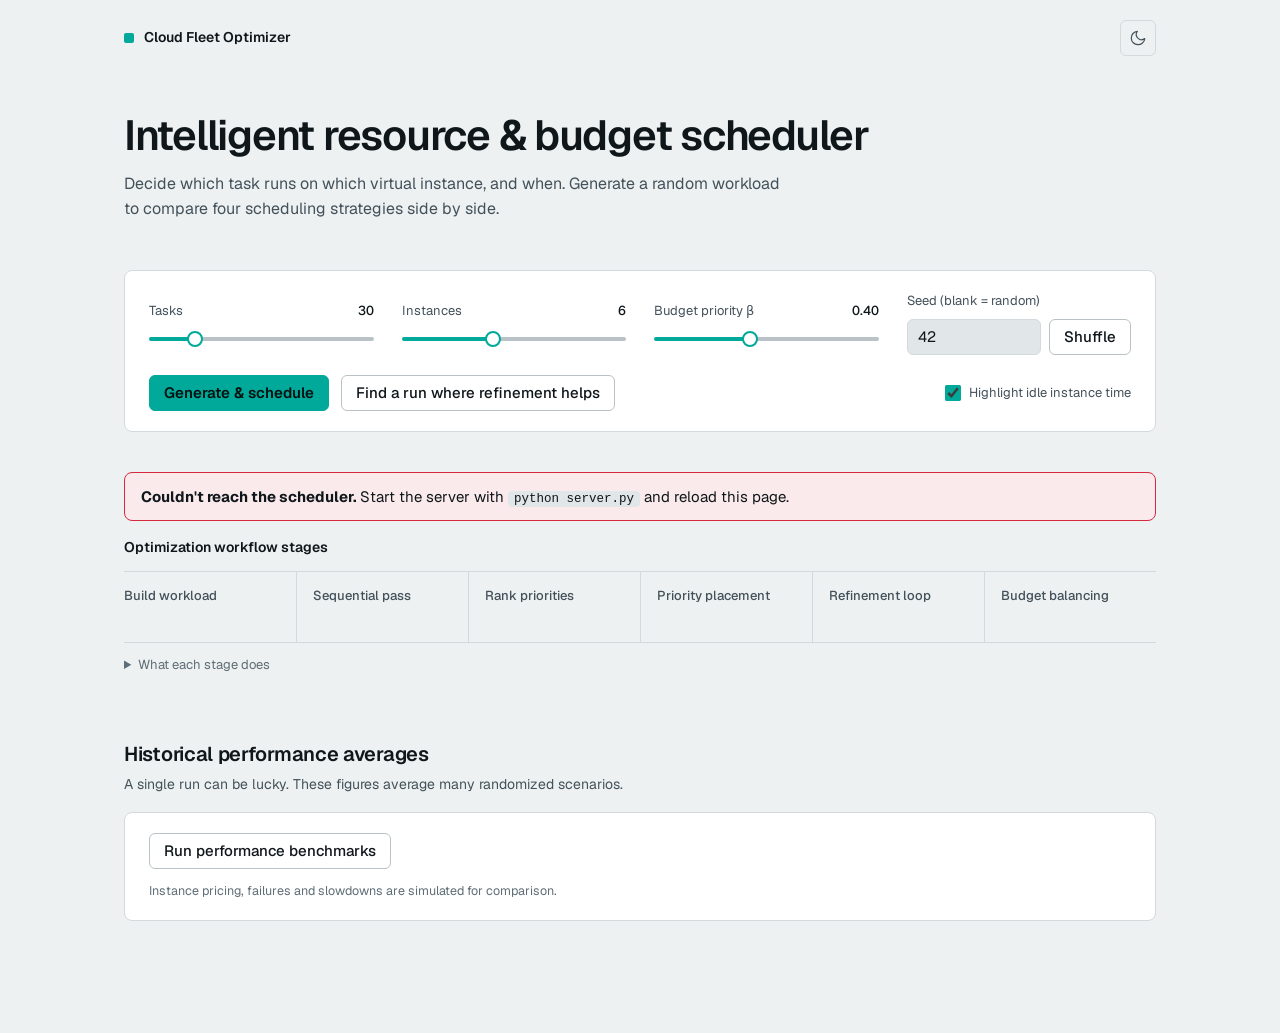
==== dashboard.html @ f7b43d2a "update dashboard" ====
<!DOCTYPE html>
<html lang="en" data-theme="dark">
<head>
<meta charset="UTF-8">
<meta name="viewport" content="width=device-width, initial-scale=1, viewport-fit=cover">
<meta name="color-scheme" content="dark light">
<meta name="theme-color" content="#07090a">
<meta name="description" content="Compare four ways of scheduling a task workflow onto cloud instances: sequential, HEFT, HEFT with local search, and a budget-aware variant.">
<title>Cloud Fleet Optimizer</title>
<link rel="preload" href="static/fonts/geist-latin-wght-normal.woff2" as="font" type="font/woff2" crossorigin>
<link rel="stylesheet" href="static/style.css">
<script>
/* apply the saved or system theme before first paint */
(function () {
  var t; try { t = localStorage.getItem("fleet-theme"); } catch (e) {}
  if (t !== "light" && t !== "dark") t = matchMedia("(prefers-color-scheme: light)").matches ? "light" : "dark";
  document.documentElement.dataset.theme = t;
})();
</script>
</head>
<body>
<main class="page">

  <header class="topbar">
    <div class="brand"><i aria-hidden="true"></i>Cloud Fleet Optimizer</div>
    <button class="icon-btn" id="themeBtn" type="button" aria-label="Switch theme">
      <svg class="icon-sun" viewBox="0 0 24 24" aria-hidden="true"><circle cx="12" cy="12" r="4"/><path d="M12 2v2M12 20v2M4.9 4.9l1.4 1.4M17.7 17.7l1.4 1.4M2 12h2M20 12h2M4.9 19.1l1.4-1.4M17.7 6.3l1.4-1.4"/></svg>
      <svg class="icon-moon" viewBox="0 0 24 24" aria-hidden="true"><path d="M21 12.8A9 9 0 1 1 11.2 3a7 7 0 0 0 9.8 9.8z"/></svg>
    </button>
  </header>

  <h1>Intelligent resource &amp; budget scheduler</h1>
  <p class="lede">Decide which task runs on which virtual instance, and when. Generate a random workload to compare four scheduling strategies side by side.</p>

  <section class="panel controls" aria-label="Controls">
    <div class="field">
      <label for="tasks">Tasks <output id="tasksOut" for="tasks">30</output></label>
      <input type="range" id="tasks" name="tasks" min="10" max="120" step="1" value="30">
    </div>
    <div class="field">
      <label for="vms">Instances <output id="vmsOut" for="vms">6</output></label>
      <input type="range" id="vms" name="vms" min="2" max="12" step="1" value="6">
    </div>
    <div class="field">
      <label for="beta">Budget priority &beta; <output id="betaOut" for="beta">0.40</output></label>
      <input type="range" id="beta" name="beta" min="0" max="0.95" step="0.05" value="0.4">
    </div>
    <div class="field">
      <label for="seed">Seed (blank = random)</label>
      <div class="seedrow">
        <input class="input" type="number" id="seed" name="seed" value="42" placeholder="Random" min="0" step="1" inputmode="numeric" autocomplete="off">
        <button class="btn" id="shuffle" type="button" title="Use a new random seed and run">Shuffle</button>
      </div>
    </div>
    <div class="actions">
      <button class="btn primary" id="go" type="button">Generate &amp; schedule</button>
      <button class="btn" id="find" type="button" title="Tries seeds until refinement beats the baseline">Find a run where refinement helps</button>
      <label class="check"><input type="checkbox" id="idleToggle" checked> Highlight idle instance time</label>
    </div>
  </section>

  <div id="error" class="error" role="alert" hidden></div>
  <p class="sr-only" id="status" role="status"></p>

  <section aria-labelledby="stagesTitle">
    <h2 class="panel-title" id="stagesTitle" style="margin-bottom:12px">Optimization workflow stages</h2>
    <ol class="stages" id="steps"></ol>
    <details class="how">
      <summary>What each stage does</summary>
      <dl id="howList"></dl>
    </details>
  </section>

  <div class="results" id="results" hidden>

    <div class="stats" id="badges"></div>

    <section class="panel" aria-labelledby="cmpTitle">
      <div class="panel-head">
        <div>
          <h2 class="panel-title" id="cmpTitle">Strategy comparison</h2>
          <p class="panel-sub" id="metricUnit"></p>
        </div>
        <div class="seg" id="metricSeg" role="group" aria-label="Metric to compare"></div>
      </div>
      <div class="bars" id="bars"></div>
      <p class="footnote">The dashed marker on each bar shows the Priority-Optimized baseline.</p>
    </section>

    <div class="two">
      <section class="panel trace" aria-labelledby="traceTitle">
        <h2 class="panel-title" id="traceTitle">Refinement progress</h2>
        <p class="panel-sub">Best duration found so far at each search step.</p>
        <div id="traceBox"></div>
        <p class="footnote" id="traceNote"></p>
      </section>
      <section class="panel" aria-labelledby="opsTitle">
        <h2 class="panel-title" id="opsTitle">Adjustment attempts</h2>
        <p class="panel-sub">Counts cover the improving phases of the search. Feasible means every task prerequisite still held.</p>
        <div class="tablewrap"><table id="opsTable"></table></div>
      </section>
    </div>

    <div class="section-head">
      <h2 class="section-title">Instance fleet performance</h2>
      <p class="section-note">Instance speeds and hourly rates vary. A strong schedule gives heavy work to fast instances and leaves slow ones idle when waiting for them would delay completion.</p>
    </div>
    <section class="panel"><div class="tablewrap"><table class="fleet" id="fleet"></table></div></section>

    <div class="section-head">
      <h2 class="section-title">Schedule timelines</h2>
    </div>
    <div class="guide">
      <span><i class="sw"></i>Task block</span>
      <span><i class="sw idle"></i>Instance idle</span>
      <span><i class="sw line"></i>Completion time</span>
      <span><i class="sw dash"></i>Comparison strategy's completion</span>
    </div>
    <div id="gantts"></div>
  </div>

  <div class="section-head">
    <h2 class="section-title">Historical performance averages</h2>
    <p class="section-note">A single run can be lucky. These figures average many randomized scenarios.</p>
  </div>
  <section class="panel">
    <div class="bench-head">
      <button class="btn" id="benchGo" type="button">Run performance benchmarks</button>
      <span class="bench-status" id="benchStatus" role="status"></span>
    </div>
    <div class="bench-grid">
      <div id="benchStatic"></div>
      <div id="benchDynamic"></div>
      <div class="tradeoff" id="benchTrade"></div>
    </div>
    <p class="footnote">Instance pricing, failures and slowdowns are simulated for comparison.</p>
  </section>
</main>
<div class="tip" id="tip" aria-hidden="true"></div>

<script src="static/app.js"></script>
</body>
</html>
---- static/style.css ----
/* Cloud Fleet Optimizer: shared styles for dashboard.html and index.html.
   Palette is the existing Petronas teal theme (dark default, light via data-theme).
   One typeface (Geist, self-hosted), flat surfaces, 1px borders, no gradients. */

@font-face {
  font-family: "Geist";
  src: url("fonts/geist-latin-wght-normal.woff2") format("woff2-variations");
  font-weight: 100 900;
  font-style: normal;
  font-display: swap;
}

/* ---------- tokens ---------- */
:root {
  --font: "Geist", system-ui, -apple-system, "Segoe UI", Roboto, sans-serif;

  --bg: #07090a;
  --panel: #12171a;
  --panel2: #1a2226;
  --sunken: #0a0d0f;
  --border: #273237;
  --border2: #3a484e;

  --text: #eef2f3;
  --text2: #a9b4b8;
  --muted: #74838a;

  --accent: #00d2be;
  --accent-text: #00d2be;
  --accent-ink: #031210;

  --good: #2de2a6;
  --bad: #ff4d5e;
  --idle: rgba(255, 77, 94, .16);

  --c-naive: #ff5d6c;
  --c-heft: #b8bfc4;
  --c-ils: #00d2be;
  --c-cost: #ffc24b;
  --bar-ink: #07090a;

  --radius: 8px;
  --radius-sm: 6px;
  --ease: cubic-bezier(.22, .8, .3, 1);
  color-scheme: dark;
}

:root[data-theme="light"] {
  --bg: #eef1f2;
  --panel: #ffffff;
  --panel2: #f0f3f4;
  --sunken: #e1e6e8;
  --border: #d3d9dc;
  --border2: #b9c2c6;

  --text: #10171a;
  --text2: #43515a;
  --muted: #5f6d76;

  --accent: #00a99a;
  --accent-text: #007b70;
  --accent-ink: #031210;

  --good: #0a9d6e;
  --bad: #d6293e;
  --idle: rgba(214, 41, 62, .12);

  --c-naive: #d6293e;
  --c-heft: #7b868d;
  --c-ils: #00a99a;
  --c-cost: #d98a00;
  --bar-ink: #10171a;
  color-scheme: light;
}

/* ---------- base ---------- */
* { box-sizing: border-box; }
html { scroll-behavior: smooth; }
body {
  margin: 0;
  background: var(--bg);
  color: var(--text);
  font: 15px/1.55 var(--font);
  -webkit-font-smoothing: antialiased;
  -webkit-tap-highlight-color: transparent;
}
h1, h2, h3, p, dl, dd { margin: 0; }
h1, h2, h3 { text-wrap: balance; }
p { text-wrap: pretty; }
.num { font-variant-numeric: tabular-nums; }
.sr-only {
  position: absolute; width: 1px; height: 1px; overflow: hidden;
  clip: rect(0 0 0 0); white-space: nowrap;
}
:focus-visible { outline: 2px solid var(--accent); outline-offset: 2px; }
code { font: 12.5px ui-monospace, SFMono-Regular, Menlo, Consolas, monospace; background: var(--sunken); padding: 1px 6px; border-radius: 4px; }

.page { max-width: 1080px; margin: 0 auto; padding: 20px 24px 96px; }

/* ---------- top bar + intro ---------- */
.topbar { display: flex; align-items: center; justify-content: space-between; padding-bottom: 56px; }
.brand { display: flex; align-items: center; gap: 10px; font-size: 14px; font-weight: 600; }
.brand i { width: 10px; height: 10px; border-radius: 2px; background: var(--accent); }
.icon-btn {
  display: grid; place-items: center; width: 36px; height: 36px; padding: 0;
  background: transparent; color: var(--text2);
  border: 1px solid var(--border); border-radius: var(--radius-sm);
  cursor: pointer; touch-action: manipulation;
  transition: color .15s, border-color .15s, background-color .15s;
}
.icon-btn:hover { color: var(--text); border-color: var(--border2); background: var(--panel); }
.icon-btn svg { width: 18px; height: 18px; fill: none; stroke: currentColor; stroke-width: 1.6; stroke-linecap: round; stroke-linejoin: round; }
.icon-sun, .icon-moon { display: none; }
:root[data-theme="dark"] .icon-sun { display: block; }
:root[data-theme="light"] .icon-moon { display: block; }

h1 { font-size: clamp(28px, 4.2vw, 42px); line-height: 1.1; font-weight: 600; letter-spacing: -.03em; margin-bottom: 14px; }
.lede { color: var(--text2); font-size: 16px; max-width: 60ch; margin-bottom: 48px; }

/* ---------- surfaces ---------- */
.panel { background: var(--panel); border: 1px solid var(--border); border-radius: var(--radius); padding: 20px 24px; margin-bottom: 16px; }
.panel-title { font-size: 14px; font-weight: 600; margin-bottom: 4px; }
.panel-sub { font-size: 13px; color: var(--muted); margin-bottom: 16px; max-width: 64ch; }
.panel-head { display: flex; flex-wrap: wrap; align-items: flex-end; justify-content: space-between; gap: 12px 24px; margin-bottom: 8px; }
.panel-head .panel-sub { margin-bottom: 0; }
.section-head { margin: 64px 0 16px; }
.section-title { font-size: 20px; font-weight: 600; letter-spacing: -.015em; }
.section-note { color: var(--text2); font-size: 14px; max-width: 64ch; margin-top: 4px; }
.footnote { color: var(--muted); font-size: 12.5px; margin-top: 12px; max-width: 80ch; }

/* ---------- controls ---------- */
.controls {
  display: grid; grid-template-columns: repeat(4, minmax(0, 1fr)); gap: 20px 28px; align-items: end;
  margin-bottom: 40px;
}
@media (min-width: 900px) and (min-height: 760px) {
  .controls { position: sticky; top: 12px; z-index: 5; }
}
.field label { display: flex; justify-content: space-between; align-items: baseline; gap: 8px; font-size: 13px; color: var(--text2); margin-bottom: 8px; }
.field output { color: var(--text); font-weight: 500; font-variant-numeric: tabular-nums; }
.seedrow { display: flex; gap: 8px; }

input[type=range] {
  -webkit-appearance: none; appearance: none;
  width: 100%; height: 20px; margin: 0; background: transparent; cursor: pointer; --pct: 0%;
}
input[type=range]::-webkit-slider-runnable-track { height: 4px; border-radius: 2px; background: linear-gradient(90deg, var(--accent) var(--pct), var(--border2) var(--pct)); }
input[type=range]::-moz-range-track { height: 4px; border-radius: 2px; background: var(--border2); }
input[type=range]::-moz-range-progress { height: 4px; border-radius: 2px; background: var(--accent); }
input[type=range]::-webkit-slider-thumb { -webkit-appearance: none; width: 16px; height: 16px; margin-top: -6px; border-radius: 50%; background: var(--panel); border: 2px solid var(--accent); transition: transform .15s; }
input[type=range]::-moz-range-thumb { width: 16px; height: 16px; box-sizing: border-box; border-radius: 50%; background: var(--panel); border: 2px solid var(--accent); transition: transform .15s; }
input[type=range]:hover::-webkit-slider-thumb { transform: scale(1.12); }
input[type=range]:hover::-moz-range-thumb { transform: scale(1.12); }
input[type=range]:focus-visible { outline-offset: 4px; border-radius: 4px; }

.input {
  width: 100%; height: 36px; padding: 0 10px; background: var(--sunken); color: var(--text);
  border: 1px solid var(--border); border-radius: var(--radius-sm); font: inherit; font-variant-numeric: tabular-nums;
}
.input::placeholder { color: var(--muted); }

.btn {
  display: inline-flex; align-items: center; justify-content: center; gap: 8px; height: 36px; padding: 0 14px;
  background: transparent; color: var(--text); border: 1px solid var(--border2); border-radius: var(--radius-sm);
  font: inherit; font-weight: 500; white-space: nowrap; cursor: pointer; touch-action: manipulation;
  transition: background-color .15s, border-color .15s, transform .1s;
}
.btn:hover { background: var(--panel2); border-color: var(--muted); }
.btn:active { transform: scale(.98); }
.btn.primary { background: var(--accent); border-color: var(--accent); color: var(--accent-ink); font-weight: 600; }
.btn.primary:hover { background: var(--accent); filter: brightness(1.08); }
.btn:disabled { opacity: .5; cursor: progress; transform: none; }

.actions { grid-column: 1 / -1; display: flex; flex-wrap: wrap; align-items: center; gap: 12px; }
.check { display: flex; align-items: center; gap: 8px; margin-left: auto; font-size: 13px; color: var(--text2); cursor: pointer; }
.check input { width: 16px; height: 16px; margin: 0; accent-color: var(--accent); }

.error {
  background: color-mix(in srgb, var(--bad) 10%, var(--panel)); border: 1px solid var(--bad);
  border-radius: var(--radius); padding: 12px 16px; margin-bottom: 16px;
}
.demo-note { background: var(--panel); border: 1px solid var(--border2); border-radius: var(--radius); padding: 10px 16px; margin-bottom: 16px; color: var(--text2); font-size: 13px; }
.demo-note b { color: var(--text); font-weight: 600; }
[hidden] { display: none !important; }

/* ---------- pipeline strip ---------- */
.stages { list-style: none; margin: 0; padding: 0; display: grid; grid-template-columns: repeat(6, minmax(0, 1fr)); border-top: 1px solid var(--border); border-bottom: 1px solid var(--border); }
.stage { position: relative; padding: 14px 16px 16px; border-left: 1px solid var(--border); }
.stage:first-child { border-left: 0; padding-left: 0; }
.stage .t { font-size: 13px; font-weight: 500; color: var(--text2); transition: color .2s; }
.stage .ms { display: block; margin-top: 2px; min-height: 18px; font-size: 12px; color: var(--muted); }
.stage .fill { position: absolute; left: 0; bottom: -1px; height: 2px; width: 0; background: var(--accent); transition: width .6s var(--ease); }
.stage.active .t { color: var(--accent-text); }
.stage.done .t { color: var(--text); }
.how { margin-top: 12px; font-size: 13px; color: var(--text2); }
.how summary { color: var(--muted); cursor: pointer; width: fit-content; }
.how dl { display: grid; grid-template-columns: max-content 1fr; gap: 6px 24px; margin-top: 12px; }
.how dt { color: var(--text); font-weight: 500; }

/* ---------- results ---------- */
.results { transition: opacity .25s; }
.results.loading { opacity: .45; pointer-events: none; }

.stats { display: grid; grid-template-columns: repeat(3, minmax(0, 1fr)); margin: 48px 0 40px; }
.stat { padding: 0 32px; border-left: 1px solid var(--border); }
.stat:first-child { padding-left: 0; border-left: 0; }
.stat .lab { display: flex; align-items: center; gap: 8px; font-size: 13px; color: var(--text2); }
.stat .lab i { width: 8px; height: 8px; border-radius: 2px; background: var(--c); flex: none; }
.stat .big { margin: 10px 0 8px; font-size: 44px; line-height: 1.1; font-weight: 500; letter-spacing: -.03em; font-variant-numeric: tabular-nums; }
.stat .big small { margin-left: 6px; font-size: 16px; font-weight: 400; letter-spacing: 0; color: var(--text2); }
.big.pos { color: var(--good); }
.big.neg { color: var(--bad); }
.stat .note { font-size: 13px; color: var(--text2); max-width: 34ch; }

.seg { display: inline-flex; gap: 2px; padding: 2px; background: var(--sunken); border: 1px solid var(--border); border-radius: var(--radius-sm); flex-wrap: wrap; }
.seg button { height: 28px; padding: 0 12px; background: none; border: 0; border-radius: 4px; color: var(--text2); font: inherit; font-size: 13px; font-weight: 500; cursor: pointer; touch-action: manipulation; transition: background-color .15s, color .15s; }
.seg button:hover { color: var(--text); }
.seg button[aria-pressed="true"] { background: var(--panel2); color: var(--text); box-shadow: inset 0 0 0 1px var(--border2); }

.bars { margin-top: 8px; }
.brow {
  display: grid; grid-template-columns: 168px minmax(0, 1fr) 72px 72px;
  grid-template-areas: "l b v d"; gap: 4px 16px; align-items: center;
  padding: 12px 0; border-top: 1px solid var(--border);
}
.brow:first-child { border-top: 0; }
.blabel { grid-area: l; display: flex; align-items: center; gap: 10px; font-weight: 500; }
.dot { width: 8px; height: 8px; border-radius: 2px; background: var(--c); flex: none; display: inline-block; }
.btrack { grid-area: b; position: relative; height: 8px; background: var(--sunken); border-radius: 4px; }
.bfill { height: 100%; width: 0; background: var(--c); border-radius: 4px; transition: width .8s var(--ease); }
.bmark { position: absolute; top: -5px; bottom: -5px; width: 0; border-left: 1px dashed var(--text2); transition: left .8s var(--ease); }
.bval { grid-area: v; text-align: right; font-weight: 500; }
.bdelta { grid-area: d; text-align: right; font-size: 13px; color: var(--muted); }
.bdelta.good { color: var(--good); }
.bdelta.bad { color: var(--bad); }

.two { display: grid; grid-template-columns: minmax(0, 1.3fr) minmax(0, 1fr); gap: 16px; }
.two > * { min-width: 0; }

.tablewrap { overflow-x: auto; }
table { width: 100%; border-collapse: collapse; font-size: 13px; }
th { text-align: left; font-weight: 500; color: var(--muted); padding: 8px 12px 8px 0; border-bottom: 1px solid var(--border); white-space: nowrap; }
td { padding: 10px 12px 10px 0; border-bottom: 1px solid var(--border); vertical-align: middle; }
th.r, td.r { text-align: right; padding-left: 12px; padding-right: 0; }
tbody tr:last-child td { border-bottom: 0; }
td b { font-weight: 500; }
.opdesc { margin-top: 2px; max-width: 30ch; font-size: 12px; color: var(--muted); }

/* trace chart */
.trace svg { display: block; width: 100%; height: auto; overflow: visible; }
.trace .grid { stroke: var(--border); stroke-width: 1; }
.axis { fill: var(--muted); font-size: 12px; }
.trace .area { fill: var(--accent); opacity: .1; }
.trace .line { fill: none; stroke: var(--accent); stroke-width: 1.75; stroke-linejoin: round; stroke-linecap: round; }
.trace .tdot { fill: var(--accent); stroke: var(--panel); stroke-width: 2; }
.trace.draw .line { stroke-dasharray: 1; stroke-dashoffset: 1; animation: draw 1.1s var(--ease) .1s forwards; }
.trace.draw .area { opacity: 0; animation: fadein .7s ease .9s forwards; }
@keyframes draw { to { stroke-dashoffset: 0; } }
@keyframes fadein { to { opacity: .1; } }

/* fleet */
.fleet { min-width: 760px; }
.fleet th, .fleet td { padding-right: 20px; }
.fleet th .dot { margin-right: 8px; }
.fleet tbody th { color: var(--text); font-weight: 500; border-bottom: 1px solid var(--border); padding-top: 10px; padding-bottom: 10px; }
.fleet tbody tr:last-child th { border-bottom: 0; }
.mini { display: flex; align-items: center; gap: 10px; min-width: 124px; }
.mini .mb { flex: 1; height: 6px; background: var(--sunken); border-radius: 3px; }
.mini .mb i { display: block; height: 100%; width: 0; background: var(--c); border-radius: 3px; transition: width .8s var(--ease); }
.mini .num { min-width: 58px; text-align: right; font-size: 12px; color: var(--text2); white-space: nowrap; }

/* ---------- timelines ---------- */
.guide { display: flex; flex-wrap: wrap; gap: 8px 24px; margin-bottom: 16px; font-size: 13px; color: var(--text2); }
.guide span { display: inline-flex; align-items: center; gap: 8px; }
.sw { display: inline-block; width: 14px; height: 10px; border-radius: 2px; background: var(--muted); }
.sw.idle { background: repeating-linear-gradient(135deg, var(--bad) 0 1.5px, transparent 1.5px 5px); border: 1px solid var(--idle); }
.sw.line { width: 2px; height: 14px; border-radius: 0; background: var(--text); }
.sw.dash { width: 0; height: 14px; border-radius: 0; background: none; border-left: 1px dashed var(--text2); }

.gcard { background: var(--panel); border: 1px solid var(--border); border-radius: var(--radius); padding: 20px 24px; margin-bottom: 16px; content-visibility: auto; contain-intrinsic-size: auto 340px; }
.ghead { display: flex; flex-wrap: wrap; justify-content: space-between; align-items: flex-start; gap: 8px 24px; margin-bottom: 16px; }
.gname { display: flex; align-items: center; gap: 10px; font-size: 16px; font-weight: 600; }
.gblurb { margin: 2px 0 0 18px; font-size: 13px; color: var(--muted); }
.gmeta { display: flex; flex-wrap: wrap; gap: 4px 20px; font-size: 13px; color: var(--text2); }
.gmeta b { margin-left: 4px; font-weight: 500; color: var(--text); }
.gchip.good { color: var(--good); }
.gchip.bad { color: var(--bad); }

.gscroll { overflow-x: auto; }
.gchart { min-width: 640px; }
.grow { display: grid; grid-template-columns: 88px minmax(0, 1fr); gap: 12px; align-items: center; margin: 4px 0; }
.glabel { font-size: 12px; color: var(--text2); white-space: nowrap; }
.glabel small { color: var(--muted); }
.taxis { position: relative; height: 16px; margin-bottom: 2px; }
.taxis span { position: absolute; transform: translateX(-50%); font-size: 11px; color: var(--muted); }
.track { position: relative; height: 24px; background: var(--sunken); border-radius: 4px; overflow: hidden; }
.bar {
  position: absolute; top: 3px; bottom: 3px; display: flex; align-items: center; overflow: hidden; padding: 0 4px;
  background: var(--c); color: var(--bar-ink); border-right: 1px solid var(--sunken); border-radius: 2px;
  font-size: 10px; font-weight: 600; font-variant-numeric: tabular-nums; cursor: default;
  transform-origin: left center; animation: grow .55s var(--ease) both; animation-delay: var(--d, 0ms);
}
@keyframes grow { from { transform: scaleX(0); opacity: 0; } }
#gantts.hovering .bar:not(.hl) { opacity: .3; }
.bar.hl { box-shadow: 0 0 0 2px var(--text); z-index: 3; }
:root[data-theme="light"] .gcard[data-k="naive"] .bar { color: #fff; }

.gap { position: absolute; top: 0; bottom: 0; display: none; background: repeating-linear-gradient(135deg, var(--idle) 0 2px, transparent 2px 7px); }
.show-idle .gap { display: block; }
.gbody { position: relative; padding-bottom: 30px; }
.goverlay { position: absolute; left: 100px; right: 0; top: 0; bottom: 30px; pointer-events: none; }
.done-line { position: absolute; top: 0; bottom: 0; width: 2px; background: var(--text); transform: translateX(-1px); z-index: 1; }
.ref-line { position: absolute; top: 0; bottom: 0; width: 0; border-left: 1px dashed var(--text2); z-index: 1; }
.flag { position: absolute; top: 100%; left: 50%; margin-top: 4px; transform: translateX(-50%); padding: 0 6px; background: var(--text); color: var(--bg); border-radius: 4px; font-size: 11px; font-weight: 600; white-space: nowrap; }

.info { margin-top: 4px; font-size: 13px; color: var(--text2); }
.info summary { width: fit-content; color: var(--muted); cursor: pointer; }
.info p { max-width: 72ch; margin-top: 8px; }

/* ---------- benchmarks ---------- */
.bench-head { display: flex; flex-wrap: wrap; align-items: center; gap: 12px 16px; }
.bench-status { font-size: 13px; color: var(--text2); }
.bench-grid { display: grid; grid-template-columns: repeat(2, minmax(0, 1fr)); gap: 32px; margin-top: 24px; }
.bench-grid > * { min-width: 0; }
.bench-grid:not(:has(> :not(:empty))) { display: none; }
.tradeoff { grid-column: 1 / -1; }
.tradeoff svg { display: block; width: 100%; height: auto; overflow: visible; }
.tradeoff .grid { stroke: var(--border); }
.tradeoff .ln { fill: none; stroke: var(--accent); stroke-width: 1.5; }
.tradeoff .pt { fill: var(--accent); stroke: var(--panel); stroke-width: 2; }
.tradeoff .axis-title { fill: var(--text2); font-size: 12px; }

/* ---------- tooltip ---------- */
.tip {
  position: fixed; left: 0; top: 0; z-index: 50; pointer-events: none; white-space: nowrap; will-change: transform;
  padding: 8px 10px; background: var(--panel2); color: var(--text); border: 1px solid var(--border2); border-radius: var(--radius-sm);
  font-size: 12px; line-height: 1.45; opacity: 0; transition: opacity .12s;
}
.tip.on { opacity: 1; }
.tip b { display: block; font-weight: 600; color: var(--accent-text); }
.tip span { display: block; color: var(--text2); font-variant-numeric: tabular-nums; }

/* ---------- responsive ---------- */
@media (max-width: 900px) {
  .controls { grid-template-columns: repeat(2, minmax(0, 1fr)); }
  .two, .bench-grid { grid-template-columns: minmax(0, 1fr); }
}
@media (max-width: 700px) {
  .page { padding: 16px 16px 72px; }
  .topbar { padding-bottom: 40px; }
  .lede { margin-bottom: 32px; }
  .panel, .gcard { padding: 16px; }
  .actions .btn { flex: 1 1 100%; }
  .check { margin-left: 0; }

  .stages { grid-template-columns: repeat(2, minmax(0, 1fr)); border: 0; }
  .stage, .stage:first-child { padding: 12px 12px 14px 0; border-left: 0; border-top: 1px solid var(--border); }
  .stage .fill { bottom: auto; top: -1px; }
  .how dl { grid-template-columns: 1fr; gap: 2px; }
  .how dd { margin-bottom: 10px; }

  .stats { grid-template-columns: minmax(0, 1fr); margin: 32px 0; }
  .stat, .stat:first-child { padding: 20px 0; border-left: 0; border-top: 1px solid var(--border); }
  .stat:first-child { border-top: 0; padding-top: 0; }

  .brow { grid-template-columns: minmax(0, 1fr) auto auto; grid-template-areas: "l v d" "b b b"; gap: 8px 12px; }
  .bdelta { min-width: 56px; }
  .seg { display: grid; grid-template-columns: repeat(2, minmax(0, 1fr)); width: 100%; }

  th { white-space: normal; }
  th, td { padding-right: 8px; }
  th.r, td.r { padding-left: 8px; }
  .opdesc { max-width: 18ch; }
}

@media (prefers-reduced-motion: reduce) {
  * { animation-duration: .001ms !important; animation-delay: 0ms !important; transition-duration: .001ms !important; }
  html { scroll-behavior: auto; }
}
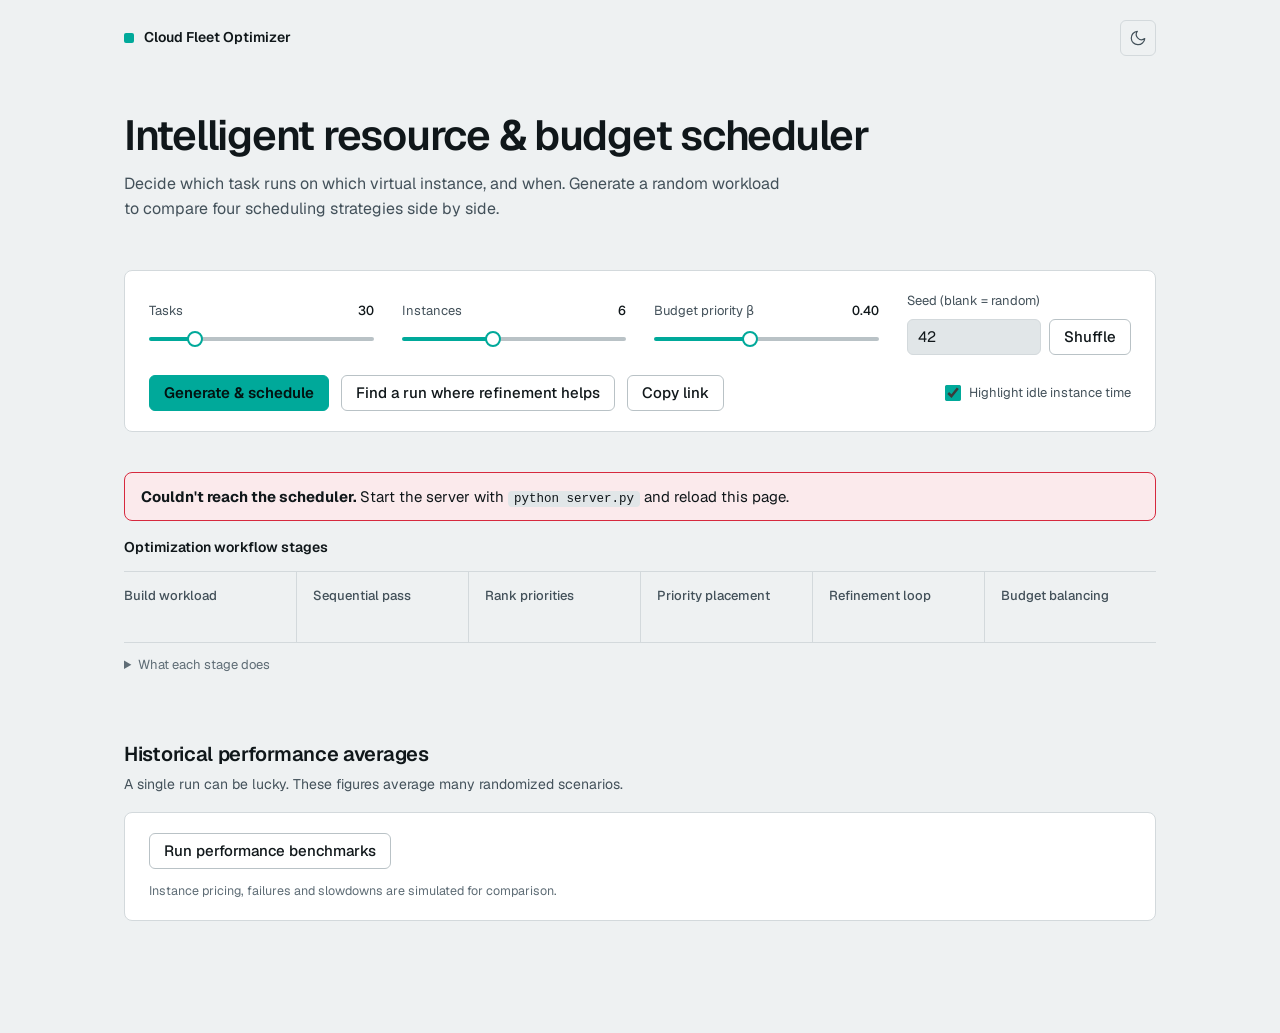
==== commit ad720c9a: "update dashboard" ====
--- a/dashboard.html
+++ b/dashboard.html
@@ -55,6 +55,7 @@
     <div class="actions">
       <button class="btn primary" id="go" type="button">Generate &amp; schedule</button>
       <button class="btn" id="find" type="button" title="Tries seeds until refinement beats the baseline">Find a run where refinement helps</button>
+      <button class="btn" id="copyLink" type="button" title="Copy a link that reopens this exact run">Copy link</button>
       <label class="check"><input type="checkbox" id="idleToggle" checked> Highlight idle instance time</label>
     </div>
   </section>
@@ -107,16 +108,63 @@
     </div>
     <section class="panel"><div class="tablewrap"><table class="fleet" id="fleet"></table></div></section>
 
-    <div class="section-head">
+    <div class="section-head tools-head">
       <h2 class="section-title">Schedule timelines</h2>
+      <div class="tools">
+        <div class="seg" id="cardToggles" role="group" aria-label="Strategies to show"></div>
+        <button class="btn" id="exportCsv" type="button">Download CSV</button>
+        <button class="btn" id="exportPng" type="button">Download image</button>
+      </div>
     </div>
     <div class="guide">
       <span><i class="sw"></i>Task block</span>
       <span><i class="sw idle"></i>Instance idle</span>
       <span><i class="sw line"></i>Completion time</span>
       <span><i class="sw dash"></i>Comparison strategy's completion</span>
+      <span id="guideRel" hidden><i class="sw rel"></i>Prerequisite or dependent of the task you point at</span>
     </div>
-    <div id="gantts"></div>
+    <div id="gantts" data-hl></div>
+
+    <div class="section-head">
+      <h2 class="section-title">What if an instance fails?</h2>
+      <p class="section-note">Fail or slow down one instance partway through a run. Selective repair re-plans only the tasks that are affected and keeps the rest of the schedule where it was.</p>
+    </div>
+    <section class="panel" aria-labelledby="repairTitle">
+      <h3 class="sr-only" id="repairTitle">Instance failure simulation</h3>
+      <p class="panel-sub" id="repairOffline" hidden>This simulation runs the real scheduler, so it needs the Python backend. Start it with <code>python server.py</code> and open the dashboard from there.</p>
+      <div id="repairLive">
+        <div class="repair-controls">
+          <div class="field">
+            <label for="evType">Event</label>
+            <select class="input" id="evType">
+              <option value="failure">Instance fails</option>
+              <option value="slowdown">Instance slows down</option>
+            </select>
+          </div>
+          <div class="field">
+            <label for="evVm">Instance</label>
+            <select class="input" id="evVm"></select>
+          </div>
+          <div class="field">
+            <label for="evAt">When, as % of the run <output id="evAtOut" for="evAt">40%</output></label>
+            <input type="range" id="evAt" min="5" max="90" step="5" value="40">
+          </div>
+          <div class="field" id="evFactorField" hidden>
+            <label for="evFactor">New speed <output id="evFactorOut" for="evFactor">&times;0.50</output></label>
+            <input type="range" id="evFactor" min="0.1" max="0.9" step="0.05" value="0.5">
+          </div>
+          <div class="field">
+            <label for="evStrategy">Schedule to disrupt</label>
+            <select class="input" id="evStrategy"></select>
+          </div>
+          <div class="field">
+            <button class="btn primary" id="evGo" type="button">Simulate</button>
+          </div>
+        </div>
+        <p class="footnote" id="repairNote" role="status" hidden></p>
+        <div id="repairResult" hidden></div>
+      </div>
+    </section>
   </div>
 
   <div class="section-head">
@@ -128,6 +176,7 @@
       <button class="btn" id="benchGo" type="button">Run performance benchmarks</button>
       <span class="bench-status" id="benchStatus" role="status"></span>
     </div>
+    <div class="progress" id="benchProg" role="progressbar" aria-label="Benchmark progress" aria-valuemin="0" aria-valuemax="3" aria-valuenow="0" hidden><i></i></div>
     <div class="bench-grid">
       <div id="benchStatic"></div>
       <div id="benchDynamic"></div>
--- a/static/style.css
+++ b/static/style.css
@@ -158,6 +158,7 @@
   border: 1px solid var(--border); border-radius: var(--radius-sm); font: inherit; font-variant-numeric: tabular-nums;
 }
 .input::placeholder { color: var(--muted); }
+select.input { padding: 0 8px; cursor: pointer; }
 
 .btn {
   display: inline-flex; align-items: center; justify-content: center; gap: 8px; height: 36px; padding: 0 14px;
@@ -301,8 +302,12 @@
   transform-origin: left center; animation: grow .55s var(--ease) both; animation-delay: var(--d, 0ms);
 }
 @keyframes grow { from { transform: scaleX(0); opacity: 0; } }
-#gantts.hovering .bar:not(.hl) { opacity: .3; }
+[data-hl].hovering .bar:not(.hl):not(.rel) { opacity: .3; }
 .bar.hl { box-shadow: 0 0 0 2px var(--text); z-index: 3; }
+.bar.rel { outline: 1px dashed var(--text); outline-offset: -2px; }
+.bar.replanned { box-shadow: inset 0 0 0 2px var(--text); }
+.bar.replanned.hl { box-shadow: inset 0 0 0 2px var(--text), 0 0 0 2px var(--text); }
+.bar:focus-visible { outline: 2px solid var(--accent); outline-offset: 1px; z-index: 4; }
 :root[data-theme="light"] .gcard[data-k="naive"] .bar { color: #fff; }
 
 .gap { position: absolute; top: 0; bottom: 0; display: none; background: repeating-linear-gradient(135deg, var(--idle) 0 2px, transparent 2px 7px); }
@@ -316,6 +321,28 @@
 .info { margin-top: 4px; font-size: 13px; color: var(--text2); }
 .info summary { width: fit-content; color: var(--muted); cursor: pointer; }
 .info p { max-width: 72ch; margin-top: 8px; }
+
+/* timeline toolbar + legend swatches for the newer markers */
+.tools-head { display: flex; flex-wrap: wrap; align-items: flex-end; justify-content: space-between; gap: 12px 24px; }
+.tools { display: flex; flex-wrap: wrap; align-items: center; gap: 8px; }
+.seg button .dot { margin-right: 8px; }
+.sw.rel { background: var(--muted); outline: 1px dashed var(--text); outline-offset: -1px; }
+.sw.ring { background: var(--muted); box-shadow: inset 0 0 0 2px var(--text); }
+.sw.down { background: repeating-linear-gradient(135deg, var(--muted) 0 1px, transparent 1px 4px); border: 1px solid var(--border2); }
+.sw.ev { width: 2px; height: 14px; border-radius: 0; background: var(--bad); }
+
+/* instance failure panel */
+.repair-controls { display: grid; grid-template-columns: repeat(3, minmax(0, 1fr)); gap: 20px 28px; align-items: end; }
+#repairResult .stats { margin: 32px 0 24px; }
+#repairResult .tablewrap { margin-bottom: 24px; }
+#repairResult .gcard { margin-bottom: 0; }
+.event-line { position: absolute; top: 0; bottom: 0; width: 2px; background: var(--bad); transform: translateX(-1px); z-index: 1; }
+.down { position: absolute; top: 0; bottom: 0; background: repeating-linear-gradient(135deg, var(--muted) 0 1px, transparent 1px 6px); opacity: .6; }
+.glabel .to { color: var(--accent-text); }
+
+/* benchmark progress */
+.progress { height: 3px; margin-top: 16px; background: var(--sunken); border-radius: 2px; overflow: hidden; }
+.progress i { display: block; height: 100%; width: 0; background: var(--accent); transition: width .4s var(--ease); }
 
 /* ---------- benchmarks ---------- */
 .bench-head { display: flex; flex-wrap: wrap; align-items: center; gap: 12px 16px; }
@@ -342,7 +369,7 @@
 
 /* ---------- responsive ---------- */
 @media (max-width: 900px) {
-  .controls { grid-template-columns: repeat(2, minmax(0, 1fr)); }
+  .controls, .repair-controls { grid-template-columns: repeat(2, minmax(0, 1fr)); }
   .two, .bench-grid { grid-template-columns: minmax(0, 1fr); }
 }
 @media (max-width: 700px) {
@@ -350,7 +377,9 @@
   .topbar { padding-bottom: 40px; }
   .lede { margin-bottom: 32px; }
   .panel, .gcard { padding: 16px; }
-  .actions .btn { flex: 1 1 100%; }
+  .actions .btn, .tools .btn, #evGo { flex: 1 1 100%; width: 100%; }
+  .tools, .tools .seg { width: 100%; }
+  .tools .seg { display: grid; grid-template-columns: repeat(2, minmax(0, 1fr)); }
   .check { margin-left: 0; }
 
   .stages { grid-template-columns: repeat(2, minmax(0, 1fr)); border: 0; }
